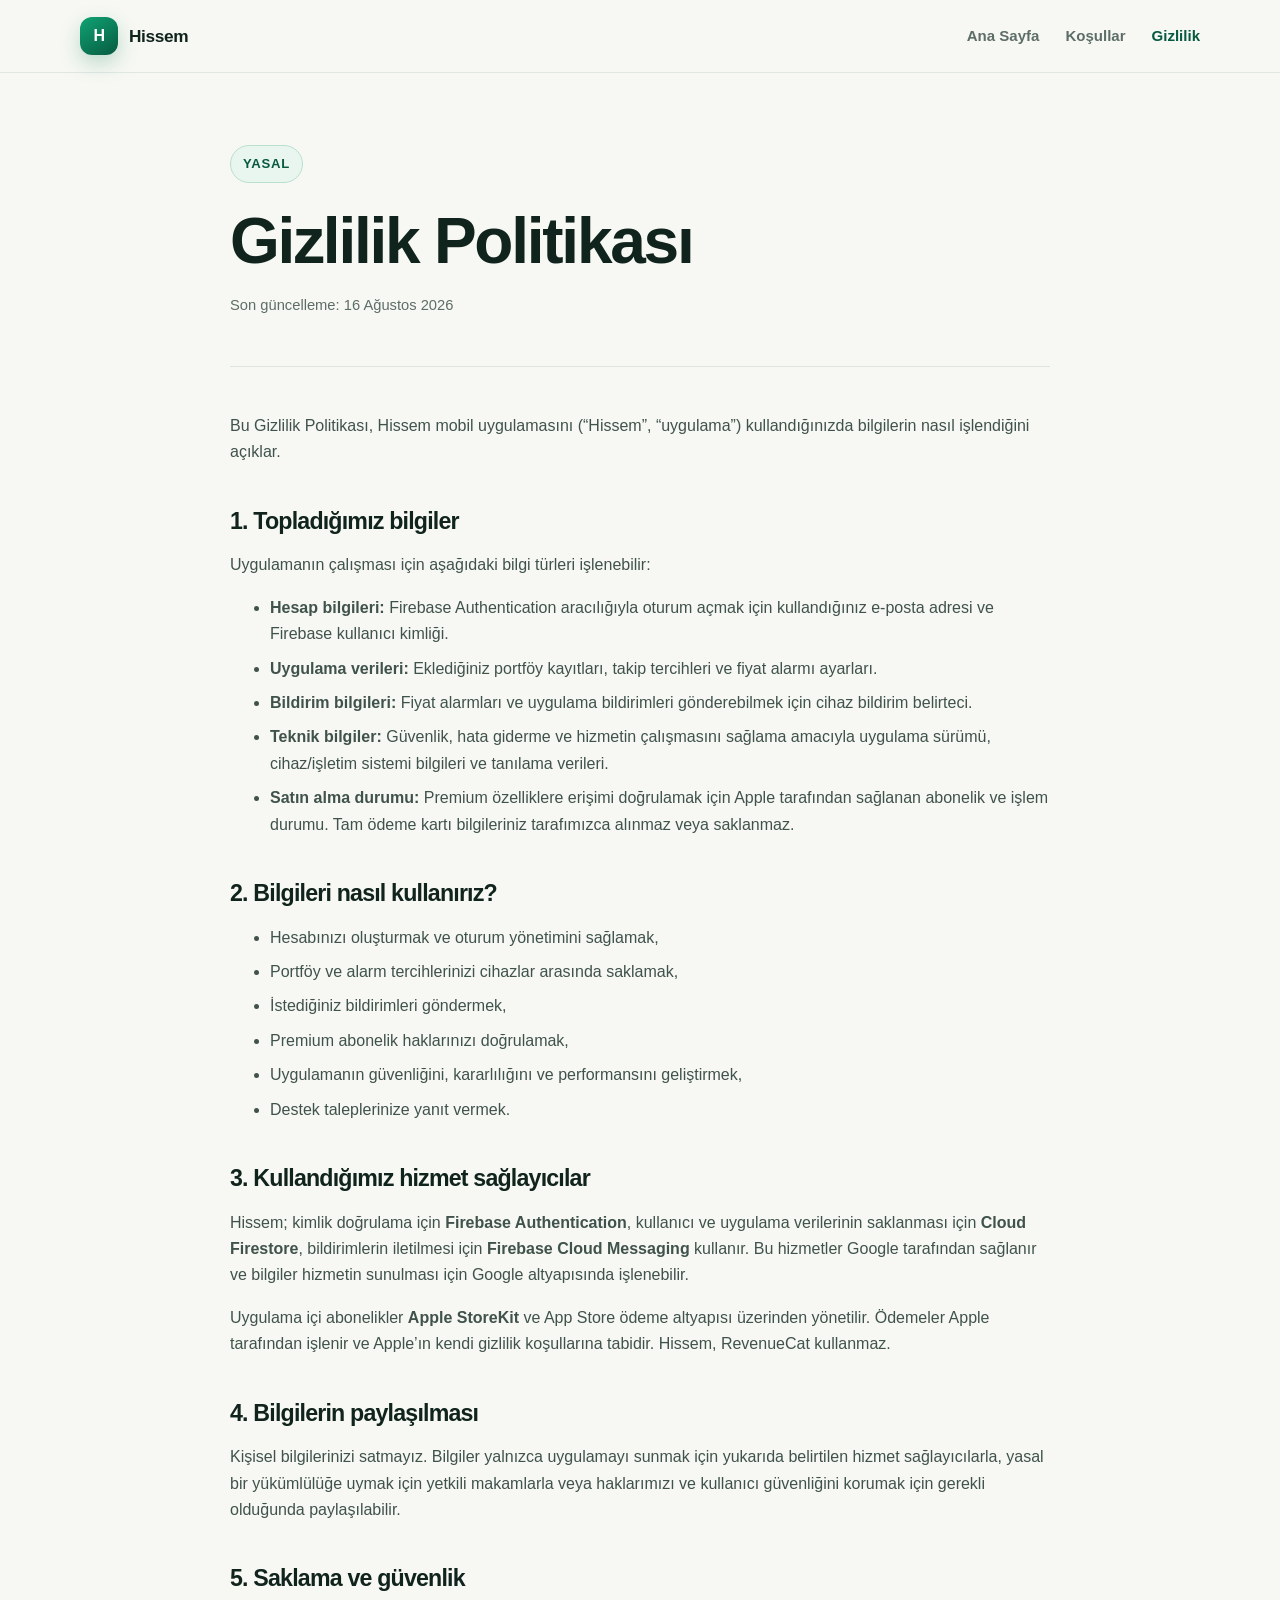
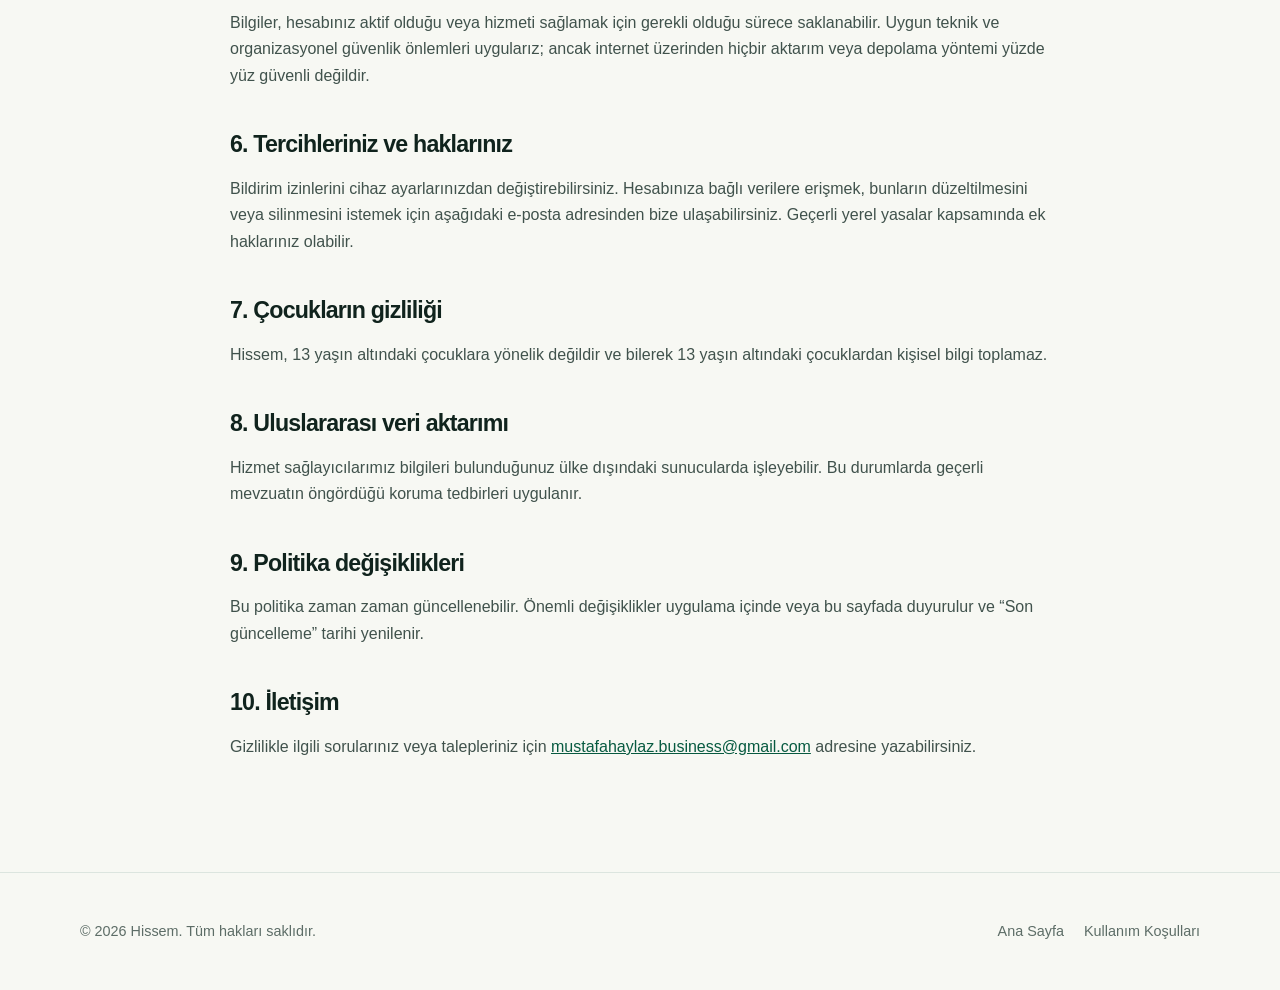
==== privacy.html @ b1caca9a "Add files via upload" ====
<!doctype html>
<html lang="tr">
<head>
  <meta charset="utf-8"><meta name="viewport" content="width=device-width, initial-scale=1">
  <meta name="description" content="Hissem uygulaması Gizlilik Politikası."><meta name="theme-color" content="#0d7a58">
  <title>Gizlilik Politikası — Hissem</title><link rel="stylesheet" href="style.css">
</head>
<body>
  <header class="site-header"><nav class="nav container" aria-label="Ana navigasyon"><a class="brand" href="index.html"><span class="brand-mark">H</span>Hissem</a><div class="nav-links"><a href="index.html">Ana Sayfa</a><a href="terms.html">Koşullar</a><a aria-current="page" href="privacy.html">Gizlilik</a></div></nav></header>
  <main class="legal-wrap">
    <header class="legal-header"><span class="eyebrow">Yasal</span><h1>Gizlilik Politikası</h1><p class="updated">Son güncelleme: 16 Ağustos 2026</p></header>
    <article class="legal-content">
      <p>Bu Gizlilik Politikası, Hissem mobil uygulamasını (“Hissem”, “uygulama”) kullandığınızda bilgilerin nasıl işlendiğini açıklar.</p>

      <h2>1. Topladığımız bilgiler</h2>
      <p>Uygulamanın çalışması için aşağıdaki bilgi türleri işlenebilir:</p>
      <ul>
        <li><strong>Hesap bilgileri:</strong> Firebase Authentication aracılığıyla oturum açmak için kullandığınız e-posta adresi ve Firebase kullanıcı kimliği.</li>
        <li><strong>Uygulama verileri:</strong> Eklediğiniz portföy kayıtları, takip tercihleri ve fiyat alarmı ayarları.</li>
        <li><strong>Bildirim bilgileri:</strong> Fiyat alarmları ve uygulama bildirimleri gönderebilmek için cihaz bildirim belirteci.</li>
        <li><strong>Teknik bilgiler:</strong> Güvenlik, hata giderme ve hizmetin çalışmasını sağlama amacıyla uygulama sürümü, cihaz/işletim sistemi bilgileri ve tanılama verileri.</li>
        <li><strong>Satın alma durumu:</strong> Premium özelliklere erişimi doğrulamak için Apple tarafından sağlanan abonelik ve işlem durumu. Tam ödeme kartı bilgileriniz tarafımızca alınmaz veya saklanmaz.</li>
      </ul>

      <h2>2. Bilgileri nasıl kullanırız?</h2>
      <ul><li>Hesabınızı oluşturmak ve oturum yönetimini sağlamak,</li><li>Portföy ve alarm tercihlerinizi cihazlar arasında saklamak,</li><li>İstediğiniz bildirimleri göndermek,</li><li>Premium abonelik haklarınızı doğrulamak,</li><li>Uygulamanın güvenliğini, kararlılığını ve performansını geliştirmek,</li><li>Destek taleplerinize yanıt vermek.</li></ul>

      <h2>3. Kullandığımız hizmet sağlayıcılar</h2>
      <p>Hissem; kimlik doğrulama için <strong>Firebase Authentication</strong>, kullanıcı ve uygulama verilerinin saklanması için <strong>Cloud Firestore</strong>, bildirimlerin iletilmesi için <strong>Firebase Cloud Messaging</strong> kullanır. Bu hizmetler Google tarafından sağlanır ve bilgiler hizmetin sunulması için Google altyapısında işlenebilir.</p>
      <p>Uygulama içi abonelikler <strong>Apple StoreKit</strong> ve App Store ödeme altyapısı üzerinden yönetilir. Ödemeler Apple tarafından işlenir ve Apple’ın kendi gizlilik koşullarına tabidir. Hissem, RevenueCat kullanmaz.</p>

      <h2>4. Bilgilerin paylaşılması</h2>
      <p>Kişisel bilgilerinizi satmayız. Bilgiler yalnızca uygulamayı sunmak için yukarıda belirtilen hizmet sağlayıcılarla, yasal bir yükümlülüğe uymak için yetkili makamlarla veya haklarımızı ve kullanıcı güvenliğini korumak için gerekli olduğunda paylaşılabilir.</p>

      <h2>5. Saklama ve güvenlik</h2>
      <p>Bilgiler, hesabınız aktif olduğu veya hizmeti sağlamak için gerekli olduğu sürece saklanabilir. Uygun teknik ve organizasyonel güvenlik önlemleri uygularız; ancak internet üzerinden hiçbir aktarım veya depolama yöntemi yüzde yüz güvenli değildir.</p>

      <h2>6. Tercihleriniz ve haklarınız</h2>
      <p>Bildirim izinlerini cihaz ayarlarınızdan değiştirebilirsiniz. Hesabınıza bağlı verilere erişmek, bunların düzeltilmesini veya silinmesini istemek için aşağıdaki e-posta adresinden bize ulaşabilirsiniz. Geçerli yerel yasalar kapsamında ek haklarınız olabilir.</p>

      <h2>7. Çocukların gizliliği</h2>
      <p>Hissem, 13 yaşın altındaki çocuklara yönelik değildir ve bilerek 13 yaşın altındaki çocuklardan kişisel bilgi toplamaz.</p>

      <h2>8. Uluslararası veri aktarımı</h2>
      <p>Hizmet sağlayıcılarımız bilgileri bulunduğunuz ülke dışındaki sunucularda işleyebilir. Bu durumlarda geçerli mevzuatın öngördüğü koruma tedbirleri uygulanır.</p>

      <h2>9. Politika değişiklikleri</h2>
      <p>Bu politika zaman zaman güncellenebilir. Önemli değişiklikler uygulama içinde veya bu sayfada duyurulur ve “Son güncelleme” tarihi yenilenir.</p>

      <h2>10. İletişim</h2>
      <p>Gizlilikle ilgili sorularınız veya talepleriniz için <a href="mailto:mustafahaylaz.business@gmail.com">mustafahaylaz.business@gmail.com</a> adresine yazabilirsiniz.</p>
    </article>
  </main>
  <footer class="site-footer"><div class="footer-row container"><p>© 2026 Hissem. Tüm hakları saklıdır.</p><div class="footer-links"><a href="index.html">Ana Sayfa</a><a href="terms.html">Kullanım Koşulları</a></div></div></footer>
</body>
</html>
---- style.css ----
:root {
  --ink: #10231d;
  --muted: #5d6d67;
  --green: #0d7a58;
  --green-dark: #075a40;
  --mint: #e6f5ef;
  --cream: #f7f8f3;
  --white: #ffffff;
  --line: #dce5df;
  --shadow: 0 22px 60px rgba(16, 35, 29, 0.12);
  --radius: 22px;
}

* { box-sizing: border-box; }

html { scroll-behavior: smooth; }

body {
  margin: 0;
  color: var(--ink);
  background: var(--cream);
  font-family: Inter, ui-sans-serif, -apple-system, BlinkMacSystemFont, "Segoe UI", sans-serif;
  line-height: 1.65;
  -webkit-font-smoothing: antialiased;
}

a { color: var(--green-dark); }

a:hover { color: var(--green); }

.container {
  width: min(1120px, calc(100% - 40px));
  margin-inline: auto;
}

.site-header {
  position: sticky;
  top: 0;
  z-index: 10;
  border-bottom: 1px solid rgba(220, 229, 223, 0.8);
  background: rgba(247, 248, 243, 0.9);
  backdrop-filter: blur(16px);
}

.nav {
  min-height: 72px;
  display: flex;
  align-items: center;
  justify-content: space-between;
  gap: 24px;
}

.brand {
  display: inline-flex;
  align-items: center;
  gap: 11px;
  color: var(--ink);
  font-size: 1.08rem;
  font-weight: 800;
  text-decoration: none;
  letter-spacing: -0.02em;
}

.brand-mark {
  width: 38px;
  height: 38px;
  display: grid;
  place-items: center;
  color: white;
  border-radius: 12px;
  background: linear-gradient(145deg, #10a374, #075a40);
  box-shadow: 0 8px 20px rgba(13, 122, 88, 0.25);
  font-size: 1rem;
}

.nav-links { display: flex; align-items: center; gap: 26px; }
.nav-links a { color: var(--muted); text-decoration: none; font-size: .94rem; font-weight: 650; }
.nav-links a:hover, .nav-links a[aria-current="page"] { color: var(--green-dark); }

.hero {
  overflow: hidden;
  position: relative;
  padding: 104px 0 96px;
  background:
    radial-gradient(circle at 82% 22%, rgba(96, 204, 157, .25), transparent 28%),
    radial-gradient(circle at 15% 70%, rgba(13, 122, 88, .1), transparent 26%);
}

.hero-grid { display: grid; grid-template-columns: 1.2fr .8fr; align-items: center; gap: 70px; }

.eyebrow {
  display: inline-flex;
  padding: 7px 12px;
  margin-bottom: 22px;
  color: var(--green-dark);
  border: 1px solid #b9dfcf;
  border-radius: 999px;
  background: rgba(230, 245, 239, .8);
  font-size: .82rem;
  font-weight: 750;
  letter-spacing: .06em;
  text-transform: uppercase;
}

h1, h2, h3 { line-height: 1.15; letter-spacing: -.035em; }
h1 { max-width: 760px; margin: 0; font-size: clamp(2.65rem, 6vw, 5.6rem); }
h2 { margin: 0 0 18px; font-size: clamp(1.8rem, 3vw, 2.8rem); }
h3 { margin: 0 0 10px; font-size: 1.15rem; }
.lead { max-width: 650px; margin: 24px 0 34px; color: var(--muted); font-size: clamp(1.04rem, 1.5vw, 1.22rem); }

.actions { display: flex; flex-wrap: wrap; gap: 12px; }
.button {
  display: inline-flex;
  min-height: 50px;
  align-items: center;
  justify-content: center;
  padding: 0 20px;
  border: 1px solid var(--green);
  border-radius: 14px;
  color: white;
  background: var(--green);
  font-weight: 750;
  text-decoration: none;
  transition: transform .2s ease, box-shadow .2s ease;
}
.button:hover { color: white; transform: translateY(-2px); box-shadow: 0 12px 24px rgba(13, 122, 88, .2); }
.button.secondary { color: var(--ink); border-color: var(--line); background: rgba(255,255,255,.72); }
.button.secondary:hover { color: var(--ink); }

.phone-card {
  position: relative;
  min-height: 440px;
  padding: 26px;
  border: 1px solid rgba(255,255,255,.9);
  border-radius: 36px;
  background: linear-gradient(160deg, #163c31, #0a201a);
  box-shadow: var(--shadow);
  transform: rotate(2deg);
}
.phone-top { display: flex; justify-content: space-between; color: #d7ebe3; font-size: .85rem; }
.portfolio-value { margin-top: 50px; color: white; font-size: 2.35rem; font-weight: 800; letter-spacing: -.04em; }
.portfolio-label { color: #a8c8bd; font-size: .9rem; }
.trend { margin-top: 8px; color: #75e2b4; font-weight: 700; }
.chart { height: 120px; margin: 38px 0 28px; display: flex; align-items: end; gap: 7px; }
.chart span { flex: 1; border-radius: 6px 6px 2px 2px; background: linear-gradient(#66d7a9, #14805b); }
.chart span:nth-child(1) { height: 34%; }.chart span:nth-child(2) { height: 49%; }.chart span:nth-child(3) { height: 42%; }.chart span:nth-child(4) { height: 66%; }.chart span:nth-child(5) { height: 58%; }.chart span:nth-child(6) { height: 82%; }.chart span:nth-child(7) { height: 94%; }
.stock-row { display: flex; justify-content: space-between; padding: 14px 0; color: #e9f4f0; border-top: 1px solid rgba(255,255,255,.1); }
.stock-row small { color: #86a79c; }

.section { padding: 92px 0; }
.section-head { max-width: 680px; margin-bottom: 42px; }
.section-head p, .card p { color: var(--muted); }
.grid-3 { display: grid; grid-template-columns: repeat(3, 1fr); gap: 20px; }
.card { padding: 28px; border: 1px solid var(--line); border-radius: var(--radius); background: var(--white); box-shadow: 0 8px 30px rgba(16,35,29,.045); }
.icon { width: 46px; height: 46px; display: grid; place-items: center; margin-bottom: 22px; border-radius: 14px; background: var(--mint); color: var(--green-dark); font-weight: 850; }

.support-panel { display: grid; grid-template-columns: 1fr auto; gap: 30px; align-items: center; padding: 42px; border-radius: 28px; color: white; background: linear-gradient(135deg, #0d7a58, #064631); }
.support-panel h2 { margin-bottom: 10px; }
.support-panel p { margin: 0; color: #d8eee6; }
.support-panel .button { color: var(--green-dark); border-color: white; background: white; }

.legal-wrap { width: min(820px, calc(100% - 40px)); margin: 0 auto; padding: 72px 0 96px; }
.legal-header { margin-bottom: 46px; padding-bottom: 34px; border-bottom: 1px solid var(--line); }
.legal-header h1 { font-size: clamp(2.3rem, 5vw, 4rem); }
.updated { color: var(--muted); font-size: .92rem; }
.legal-content h2 { margin-top: 42px; font-size: 1.45rem; }
.legal-content h3 { margin-top: 28px; }
.legal-content p, .legal-content li { color: #40524c; }
.legal-content li + li { margin-top: 8px; }
.notice { margin: 30px 0; padding: 20px 22px; border-left: 4px solid var(--green); border-radius: 0 14px 14px 0; background: var(--mint); }

.site-footer { padding: 32px 0; border-top: 1px solid var(--line); }
.footer-row { display: flex; align-items: center; justify-content: space-between; gap: 24px; }
.footer-row p { color: var(--muted); font-size: .9rem; }
.footer-links { display: flex; flex-wrap: wrap; gap: 20px; }
.footer-links a { color: var(--muted); font-size: .9rem; text-decoration: none; }

@media (max-width: 820px) {
  .hero { padding: 72px 0; }
  .hero-grid { grid-template-columns: 1fr; gap: 48px; }
  .phone-card { min-height: 390px; max-width: 440px; margin: auto; transform: none; }
  .grid-3 { grid-template-columns: 1fr; }
  .support-panel { grid-template-columns: 1fr; }
}

@media (max-width: 620px) {
  .container, .legal-wrap { width: min(100% - 28px, 1120px); }
  .nav { min-height: 64px; }
  .nav-links a:not(:last-child) { display: none; }
  .hero { padding-top: 58px; }
  .section { padding: 68px 0; }
  .support-panel { padding: 30px 24px; }
  .footer-row { align-items: flex-start; flex-direction: column; }
}
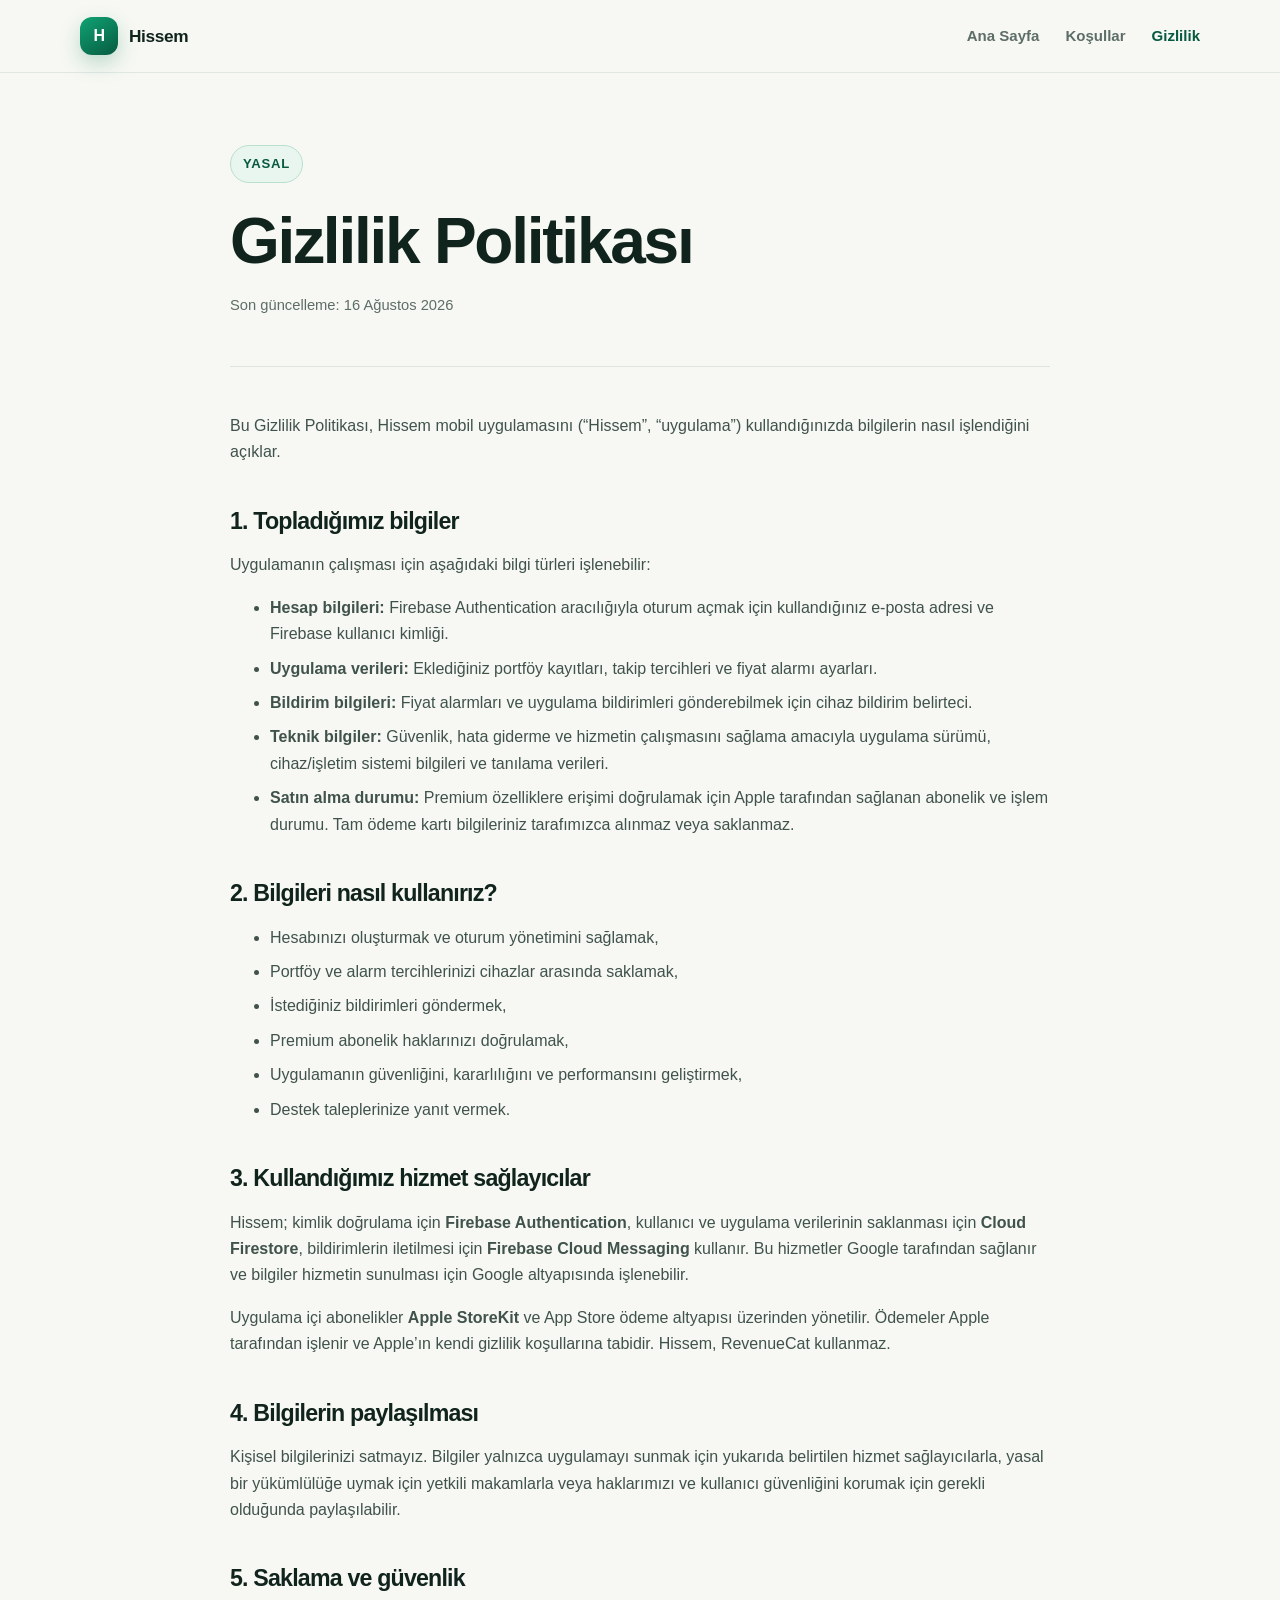
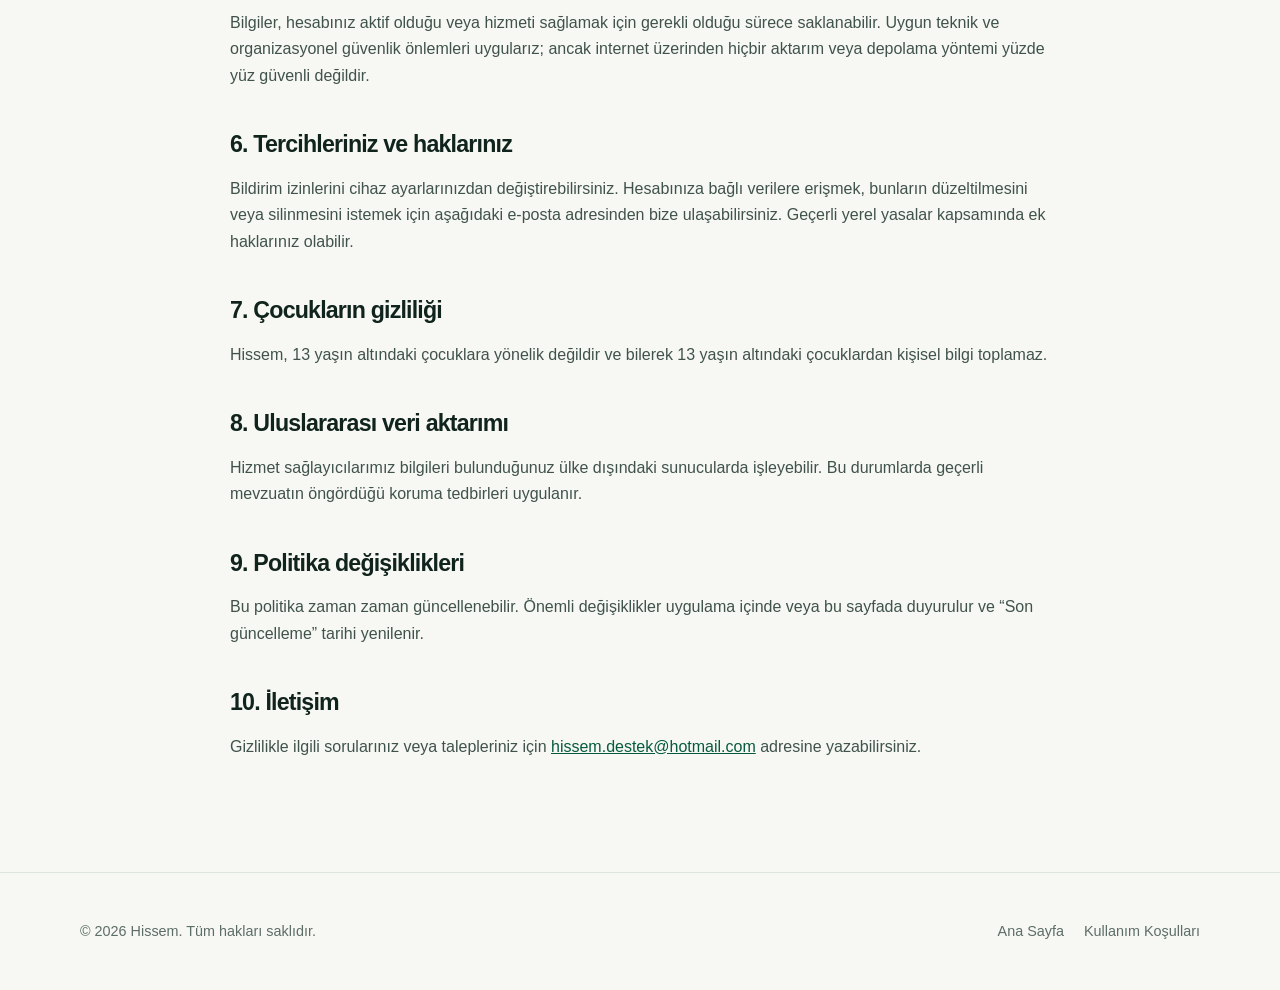
==== commit 75eb8e73: "Update privacy.html" ====
--- a/privacy.html
+++ b/privacy.html
@@ -48,7 +48,7 @@
       <p>Bu politika zaman zaman güncellenebilir. Önemli değişiklikler uygulama içinde veya bu sayfada duyurulur ve “Son güncelleme” tarihi yenilenir.</p>
 
       <h2>10. İletişim</h2>
-      <p>Gizlilikle ilgili sorularınız veya talepleriniz için <a href="mailto:mustafahaylaz.business@gmail.com">mustafahaylaz.business@gmail.com</a> adresine yazabilirsiniz.</p>
+      <p>Gizlilikle ilgili sorularınız veya talepleriniz için <a href="mailto:hissem.destek@hotmail.com">hissem.destek@hotmail.com</a> adresine yazabilirsiniz.</p>
     </article>
   </main>
   <footer class="site-footer"><div class="footer-row container"><p>© 2026 Hissem. Tüm hakları saklıdır.</p><div class="footer-links"><a href="index.html">Ana Sayfa</a><a href="terms.html">Kullanım Koşulları</a></div></div></footer>
